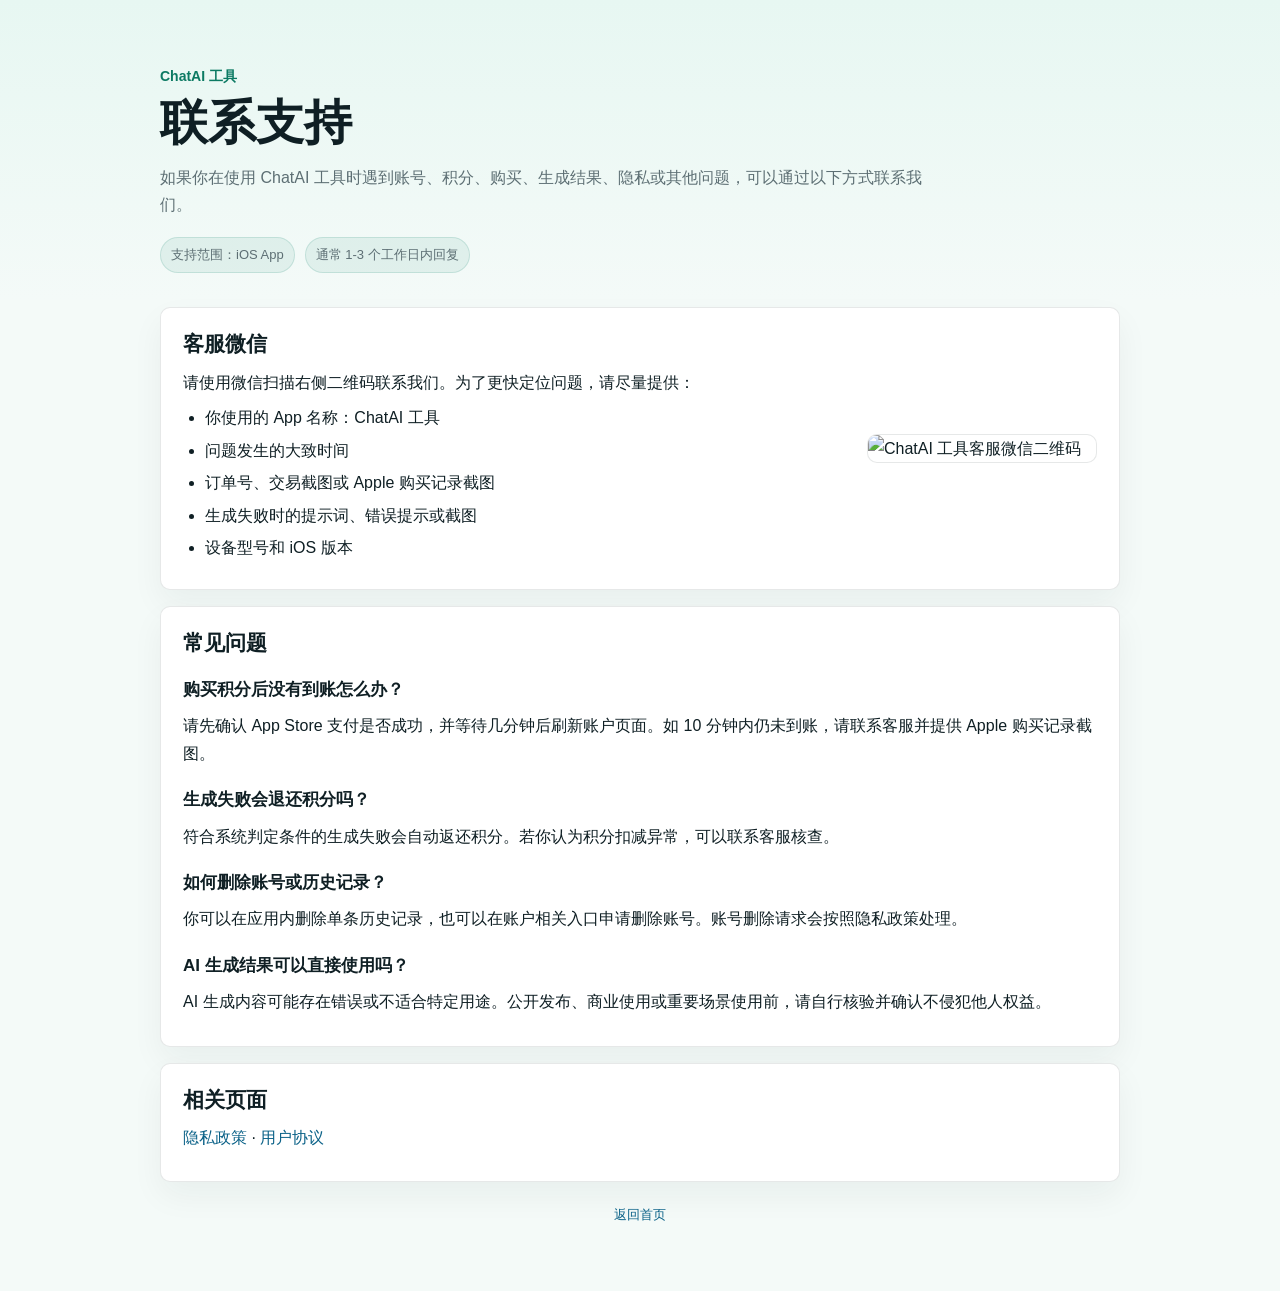
==== support.html @ f85d34c3 "first commit" ====
<!doctype html>
<html lang="zh-CN">
<head>
  <meta charset="utf-8">
  <meta name="viewport" content="width=device-width, initial-scale=1">
  <title>联系支持 - ChatAI 工具</title>
  <link rel="stylesheet" href="./styles.css">
</head>
<body>
  <main class="page">
    <section class="hero">
      <p class="eyebrow">ChatAI 工具</p>
      <h1>联系支持</h1>
      <p class="summary">如果你在使用 ChatAI 工具时遇到账号、积分、购买、生成结果、隐私或其他问题，可以通过以下方式联系我们。</p>
      <div class="meta">
        <span class="pill">支持范围：iOS App</span>
        <span class="pill">通常 1-3 个工作日内回复</span>
      </div>
    </section>

    <section class="card support-grid">
      <div>
        <h2>客服微信</h2>
        <p>请使用微信扫描右侧二维码联系我们。为了更快定位问题，请尽量提供：</p>
        <ul>
          <li>你使用的 App 名称：ChatAI 工具</li>
          <li>问题发生的大致时间</li>
          <li>订单号、交易截图或 Apple 购买记录截图</li>
          <li>生成失败时的提示词、错误提示或截图</li>
          <li>设备型号和 iOS 版本</li>
        </ul>
      </div>
      <img class="qr" src="https://cdn.lhs2024.cn/ec30496e51df6a2bc618c402344971ed.png" alt="ChatAI 工具客服微信二维码">
    </section>

    <section class="card">
      <h2>常见问题</h2>
      <h3>购买积分后没有到账怎么办？</h3>
      <p>请先确认 App Store 支付是否成功，并等待几分钟后刷新账户页面。如 10 分钟内仍未到账，请联系客服并提供 Apple 购买记录截图。</p>

      <h3>生成失败会退还积分吗？</h3>
      <p>符合系统判定条件的生成失败会自动返还积分。若你认为积分扣减异常，可以联系客服核查。</p>

      <h3>如何删除账号或历史记录？</h3>
      <p>你可以在应用内删除单条历史记录，也可以在账户相关入口申请删除账号。账号删除请求会按照隐私政策处理。</p>

      <h3>AI 生成结果可以直接使用吗？</h3>
      <p>AI 生成内容可能存在错误或不适合特定用途。公开发布、商业使用或重要场景使用前，请自行核验并确认不侵犯他人权益。</p>
    </section>

    <section class="card">
      <h2>相关页面</h2>
      <p><a href="./privacy.html">隐私政策</a> · <a href="./terms.html">用户协议</a></p>
    </section>

    <p class="footer"><a href="./index.html">返回首页</a></p>
  </main>
</body>
</html>
---- styles.css ----
:root {
  color-scheme: light;
  --bg: #f4faf8;
  --surface: #ffffff;
  --soft: #edf7f4;
  --ink: #0f1f24;
  --muted: #5d6f74;
  --line: rgba(15, 31, 36, 0.10);
  --teal: #0c7a63;
  --blue: #0b6288;
  --amber: #d97706;
}

* {
  box-sizing: border-box;
}

body {
  margin: 0;
  font-family: -apple-system, BlinkMacSystemFont, "Segoe UI", "PingFang SC", "Microsoft YaHei", sans-serif;
  background: linear-gradient(180deg, #e7f7f2 0, var(--bg) 300px);
  color: var(--ink);
  line-height: 1.72;
}

a {
  color: var(--blue);
  text-decoration: none;
}

a:hover {
  text-decoration: underline;
}

.page {
  width: min(960px, calc(100% - 32px));
  margin: 0 auto;
  padding: 34px 0 56px;
}

.hero {
  padding: 30px 0 18px;
}

.eyebrow {
  margin: 0 0 8px;
  color: var(--teal);
  font-size: 14px;
  font-weight: 800;
}

h1 {
  margin: 0;
  font-size: clamp(31px, 5vw, 48px);
  line-height: 1.12;
  letter-spacing: 0;
}

.summary {
  max-width: 780px;
  margin: 14px 0 0;
  color: var(--muted);
  font-size: 16px;
}

.meta {
  display: flex;
  flex-wrap: wrap;
  gap: 10px;
  margin-top: 18px;
  color: var(--muted);
  font-size: 13px;
}

.pill {
  padding: 6px 10px;
  background: rgba(12, 122, 99, 0.08);
  border: 1px solid rgba(12, 122, 99, 0.14);
  border-radius: 999px;
}

.nav-grid {
  display: grid;
  grid-template-columns: repeat(3, 1fr);
  gap: 14px;
  margin-top: 22px;
}

.card {
  margin-top: 16px;
  padding: 22px;
  background: var(--surface);
  border: 1px solid var(--line);
  border-radius: 10px;
  box-shadow: 0 14px 32px rgba(15, 31, 36, 0.05);
}

.nav-card {
  display: block;
  min-height: 138px;
}

.nav-card strong {
  display: block;
  margin-bottom: 8px;
  color: var(--ink);
  font-size: 18px;
}

.nav-card span {
  color: var(--muted);
  font-size: 14px;
}

h2 {
  margin: 0 0 10px;
  font-size: 21px;
  line-height: 1.35;
}

h3 {
  margin: 18px 0 8px;
  font-size: 17px;
}

p {
  margin: 8px 0;
}

ul {
  margin: 8px 0 0;
  padding-left: 22px;
}

li {
  margin: 5px 0;
}

.notice {
  padding: 13px 14px;
  background: var(--soft);
  border: 1px solid var(--line);
  border-radius: 10px;
  color: #365257;
  font-size: 14px;
}

.support-grid {
  display: grid;
  grid-template-columns: 1fr 230px;
  gap: 18px;
  align-items: center;
}

.qr {
  width: 230px;
  max-width: 100%;
  border-radius: 10px;
  border: 1px solid var(--line);
  background: white;
}

.footer {
  margin-top: 22px;
  color: var(--muted);
  font-size: 13px;
  text-align: center;
}

@media (max-width: 720px) {
  .page {
    width: min(100% - 24px, 960px);
    padding-top: 22px;
  }

  .card {
    padding: 18px;
  }

  .nav-grid,
  .support-grid {
    grid-template-columns: 1fr;
  }
}
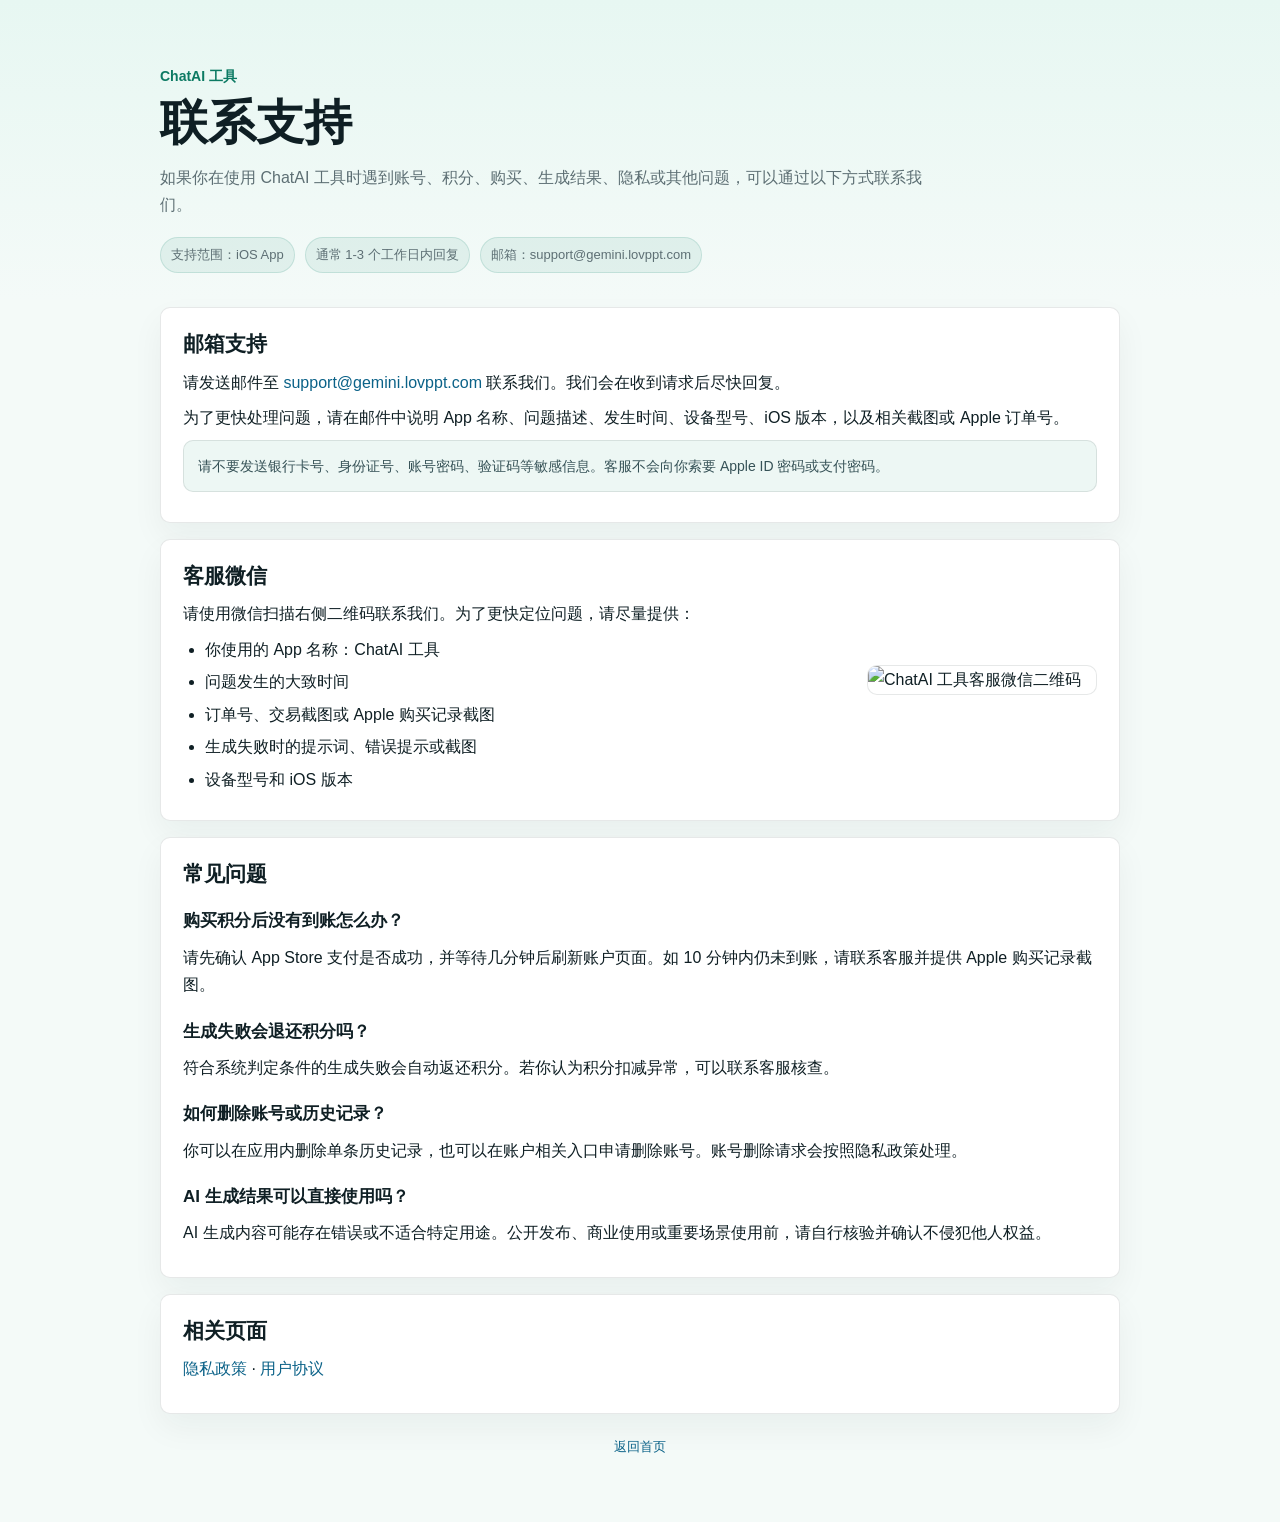
==== commit 500e80ca: "Add support email to support page" ====
--- a/support.html
+++ b/support.html
@@ -15,7 +15,15 @@
       <div class="meta">
         <span class="pill">支持范围：iOS App</span>
         <span class="pill">通常 1-3 个工作日内回复</span>
+        <span class="pill">邮箱：support@gemini.lovppt.com</span>
       </div>
+    </section>
+
+    <section class="card">
+      <h2>邮箱支持</h2>
+      <p>请发送邮件至 <a href="mailto:support@gemini.lovppt.com">support@gemini.lovppt.com</a> 联系我们。我们会在收到请求后尽快回复。</p>
+      <p>为了更快处理问题，请在邮件中说明 App 名称、问题描述、发生时间、设备型号、iOS 版本，以及相关截图或 Apple 订单号。</p>
+      <p class="notice">请不要发送银行卡号、身份证号、账号密码、验证码等敏感信息。客服不会向你索要 Apple ID 密码或支付密码。</p>
     </section>
 
     <section class="card support-grid">
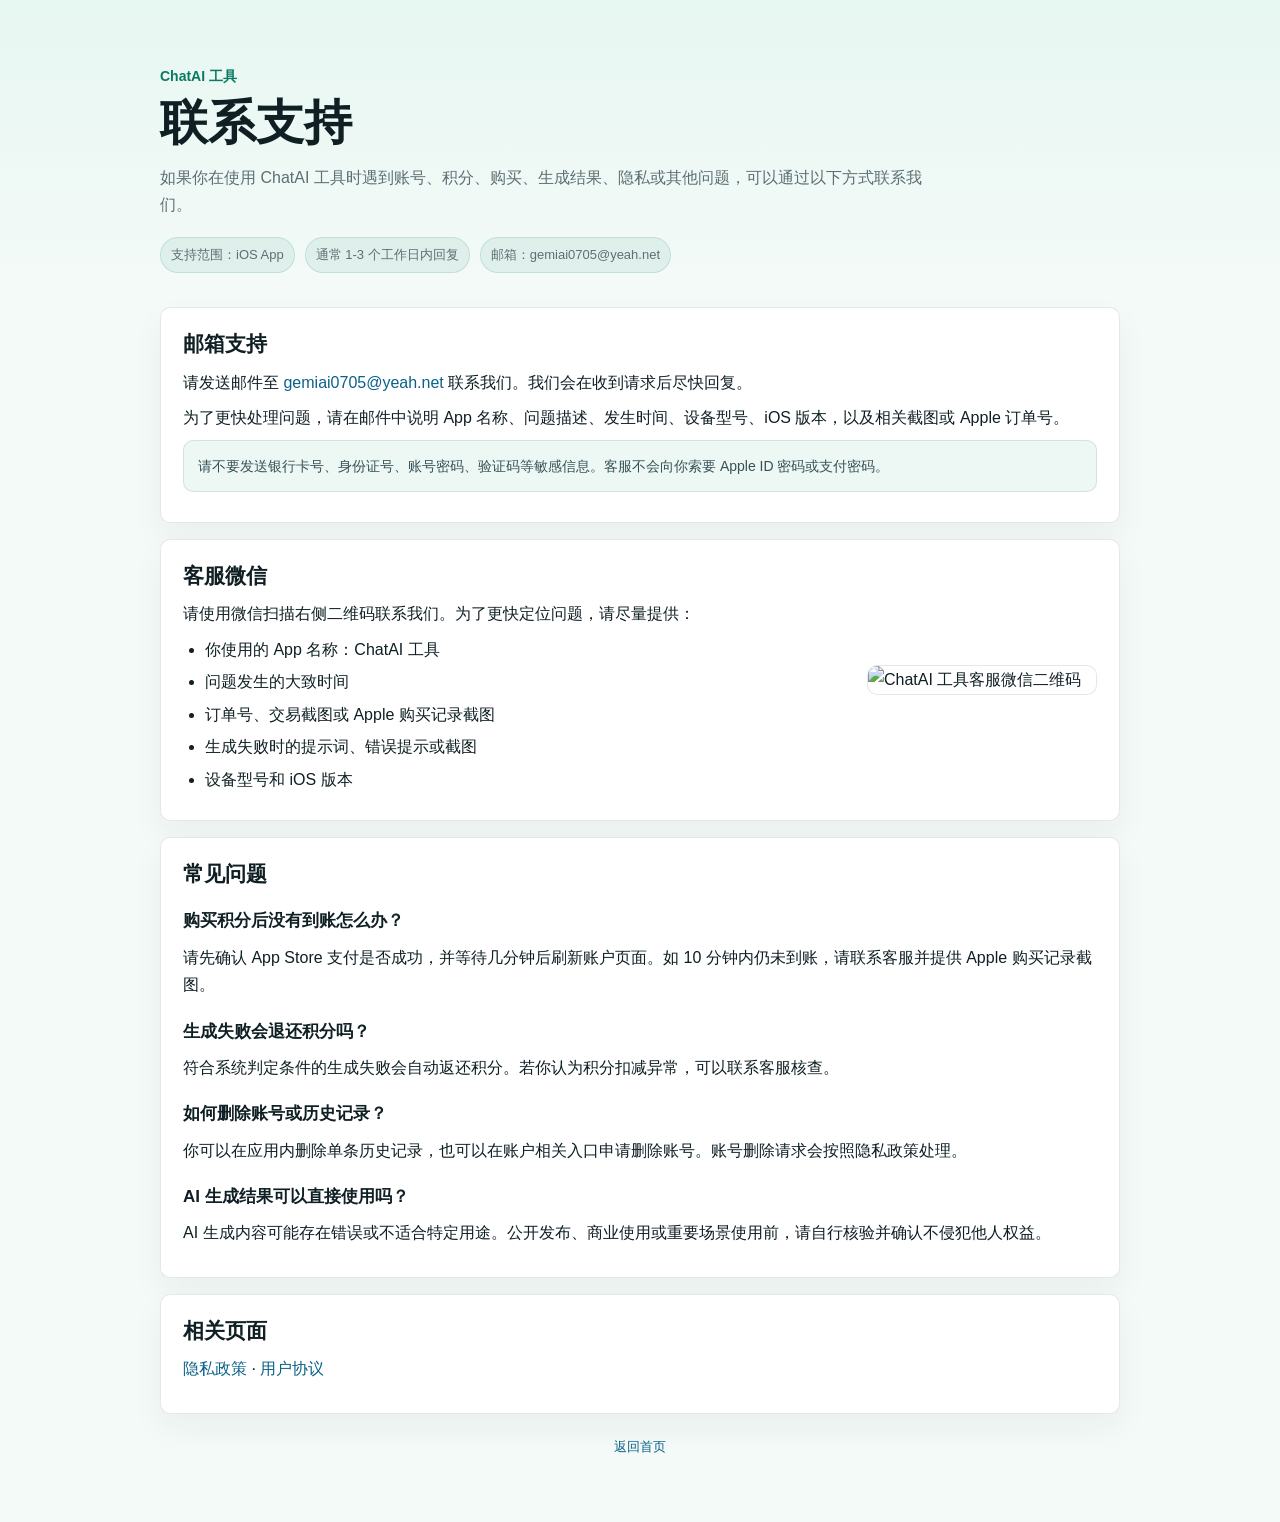
==== commit 3299343d: "Update support email" ====
--- a/support.html
+++ b/support.html
@@ -15,13 +15,13 @@
       <div class="meta">
         <span class="pill">支持范围：iOS App</span>
         <span class="pill">通常 1-3 个工作日内回复</span>
-        <span class="pill">邮箱：support@gemini.lovppt.com</span>
+        <span class="pill">邮箱：gemiai0705@yeah.net</span>
       </div>
     </section>
 
     <section class="card">
       <h2>邮箱支持</h2>
-      <p>请发送邮件至 <a href="mailto:support@gemini.lovppt.com">support@gemini.lovppt.com</a> 联系我们。我们会在收到请求后尽快回复。</p>
+      <p>请发送邮件至 <a href="mailto:gemiai0705@yeah.net">gemiai0705@yeah.net</a> 联系我们。我们会在收到请求后尽快回复。</p>
       <p>为了更快处理问题，请在邮件中说明 App 名称、问题描述、发生时间、设备型号、iOS 版本，以及相关截图或 Apple 订单号。</p>
       <p class="notice">请不要发送银行卡号、身份证号、账号密码、验证码等敏感信息。客服不会向你索要 Apple ID 密码或支付密码。</p>
     </section>
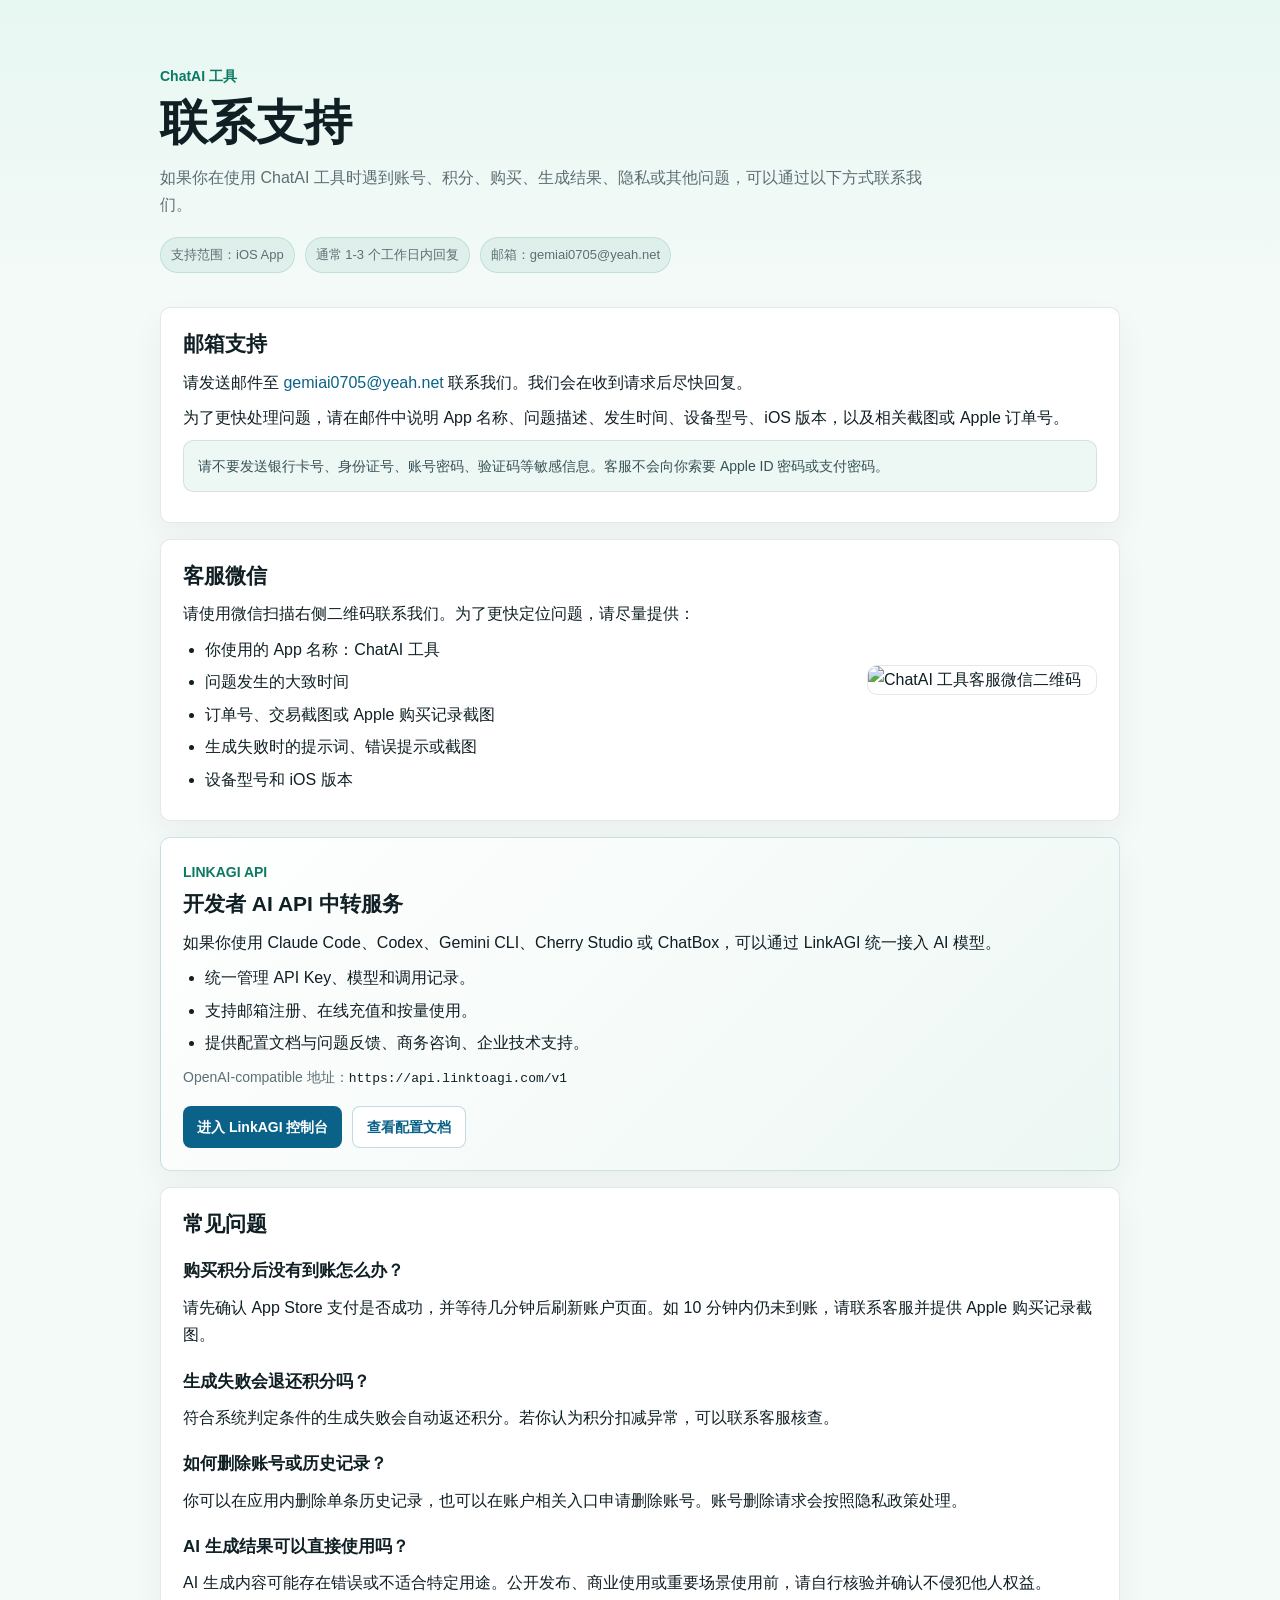
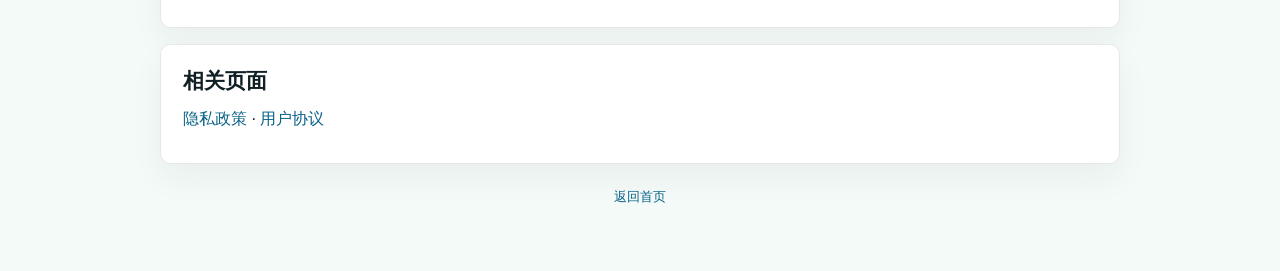
==== commit 918a82a2: "Promote LinkAGI in support page" ====
--- a/support.html
+++ b/support.html
@@ -41,6 +41,24 @@
       <img class="qr" src="https://cdn.lhs2024.cn/ec30496e51df6a2bc618c402344971ed.png" alt="ChatAI 工具客服微信二维码">
     </section>
 
+    <section class="card promo-card">
+      <div>
+        <p class="eyebrow">LINKAGI API</p>
+        <h2>开发者 AI API 中转服务</h2>
+        <p>如果你使用 Claude Code、Codex、Gemini CLI、Cherry Studio 或 ChatBox，可以通过 LinkAGI 统一接入 AI 模型。</p>
+        <ul>
+          <li>统一管理 API Key、模型和调用记录。</li>
+          <li>支持邮箱注册、在线充值和按量使用。</li>
+          <li>提供配置文档与问题反馈、商务咨询、企业技术支持。</li>
+        </ul>
+        <p class="promo-endpoint">OpenAI-compatible 地址：<code>https://api.linktoagi.com/v1</code></p>
+        <div class="promo-actions">
+          <a class="promo-button" href="https://api.linktoagi.com" target="_blank" rel="noopener noreferrer">进入 LinkAGI 控制台</a>
+          <a class="promo-button secondary" href="https://docs.linktoagi.com" target="_blank" rel="noopener noreferrer">查看配置文档</a>
+        </div>
+      </div>
+    </section>
+
     <section class="card">
       <h2>常见问题</h2>
       <h3>购买积分后没有到账怎么办？</h3>
--- a/styles.css
+++ b/styles.css
@@ -160,6 +160,62 @@
   background: white;
 }
 
+.promo-card {
+  border-color: rgba(11, 98, 136, 0.18);
+  background: linear-gradient(135deg, #ffffff 0%, #edf7f4 100%);
+}
+
+.promo-card .eyebrow {
+  margin-bottom: 6px;
+}
+
+.promo-endpoint {
+  color: var(--muted);
+  font-size: 14px;
+}
+
+.promo-endpoint code {
+  color: var(--ink);
+  font-size: 13px;
+  word-break: break-all;
+}
+
+.promo-actions {
+  display: flex;
+  flex-wrap: wrap;
+  gap: 10px;
+  margin-top: 16px;
+}
+
+.promo-button {
+  display: inline-flex;
+  align-items: center;
+  justify-content: center;
+  min-height: 40px;
+  padding: 8px 14px;
+  border-radius: 8px;
+  background: var(--blue);
+  color: #fff;
+  font-size: 14px;
+  font-weight: 700;
+}
+
+.promo-button:hover {
+  color: #fff;
+  text-decoration: none;
+  filter: brightness(1.06);
+}
+
+.promo-button.secondary {
+  background: #fff;
+  border: 1px solid rgba(11, 98, 136, 0.24);
+  color: var(--blue);
+}
+
+.promo-button.secondary:hover {
+  color: var(--blue);
+}
+
 .footer {
   margin-top: 22px;
   color: var(--muted);
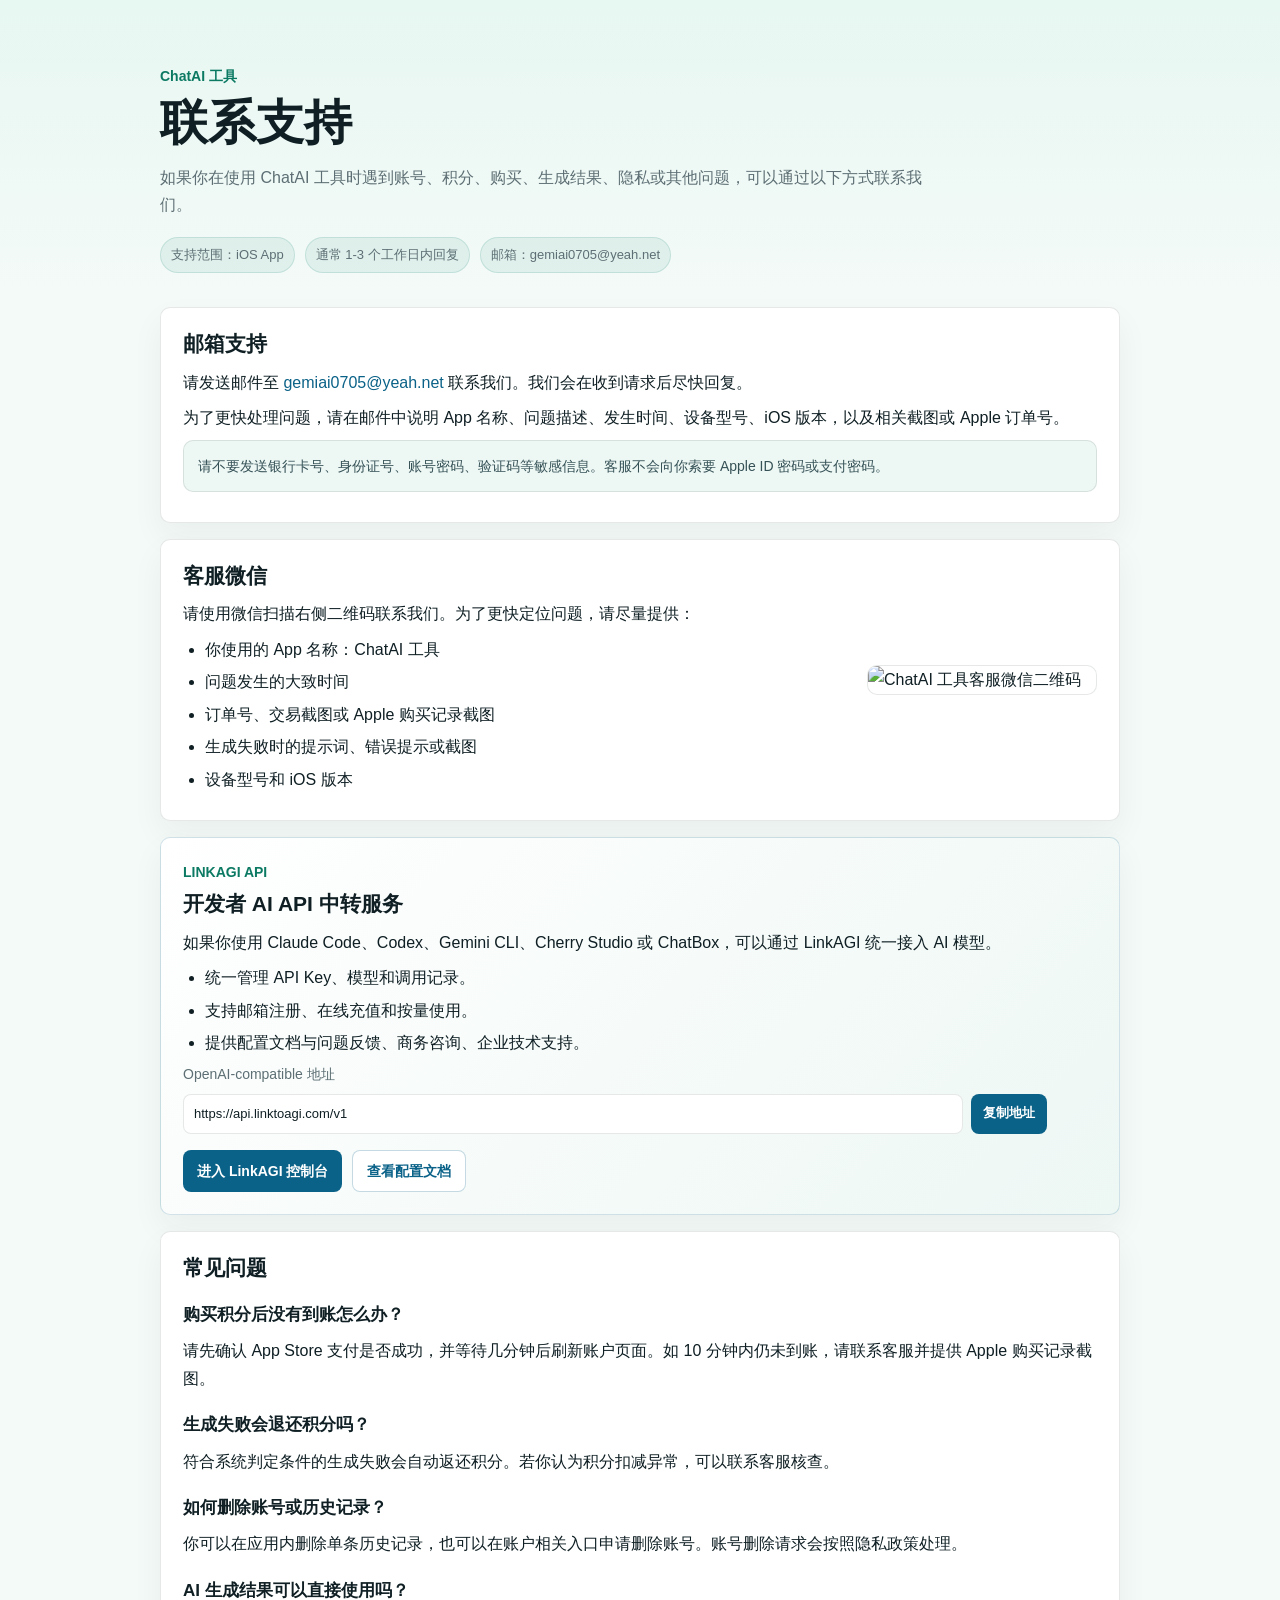
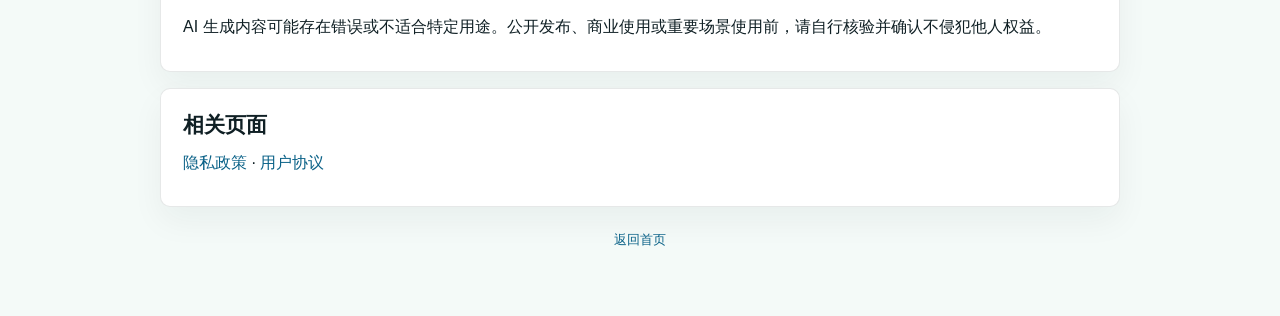
==== commit 90608eb1: "Add copyable LinkAGI API endpoint" ====
--- a/support.html
+++ b/support.html
@@ -51,7 +51,14 @@
           <li>支持邮箱注册、在线充值和按量使用。</li>
           <li>提供配置文档与问题反馈、商务咨询、企业技术支持。</li>
         </ul>
-        <p class="promo-endpoint">OpenAI-compatible 地址：<code>https://api.linktoagi.com/v1</code></p>
+        <div class="promo-endpoint">
+          <span>OpenAI-compatible 地址</span>
+          <div class="endpoint-copy">
+            <input type="text" value="https://api.linktoagi.com/v1" readonly aria-label="LinkAGI API 地址">
+            <button type="button" data-copy-address data-success="已复制" data-failure="请手动复制">复制地址</button>
+            <span class="copy-status" role="status" aria-live="polite"></span>
+          </div>
+        </div>
         <div class="promo-actions">
           <a class="promo-button" href="https://api.linktoagi.com" target="_blank" rel="noopener noreferrer">进入 LinkAGI 控制台</a>
           <a class="promo-button secondary" href="https://docs.linktoagi.com" target="_blank" rel="noopener noreferrer">查看配置文档</a>
@@ -81,5 +88,26 @@
 
     <p class="footer"><a href="./index.html">返回首页</a></p>
   </main>
+  <script>
+    document.querySelectorAll('[data-copy-address]').forEach((button) => {
+      button.addEventListener('click', async () => {
+        const input = button.closest('.endpoint-copy')?.querySelector('input');
+        const status = button.closest('.endpoint-copy')?.querySelector('.copy-status');
+        if (!input) return;
+        let copied = false;
+        try {
+          await navigator.clipboard.writeText(input.value);
+          copied = true;
+        } catch (_) {
+          input.focus();
+          input.select();
+          copied = document.execCommand('copy');
+          input.setSelectionRange(0, 0);
+        }
+        if (status) status.textContent = copied ? button.dataset.success : button.dataset.failure;
+        window.setTimeout(() => { if (status) status.textContent = ''; }, 2200);
+      });
+    });
+  </script>
 </body>
 </html>
--- a/styles.css
+++ b/styles.css
@@ -174,10 +174,48 @@
   font-size: 14px;
 }
 
-.promo-endpoint code {
+.endpoint-copy {
+  display: flex;
+  align-items: center;
+  gap: 8px;
+  margin-top: 8px;
+}
+
+.endpoint-copy input {
+  min-width: 0;
+  flex: 1;
+  height: 40px;
+  padding: 8px 10px;
+  border: 1px solid var(--line);
+  border-radius: 8px;
+  background: #fff;
   color: var(--ink);
-  font-size: 13px;
-  word-break: break-all;
+  font: inherit;
+  font-size: 13px;
+}
+
+.endpoint-copy button {
+  flex: 0 0 auto;
+  min-height: 40px;
+  padding: 8px 12px;
+  border: 0;
+  border-radius: 8px;
+  background: var(--blue);
+  color: #fff;
+  cursor: pointer;
+  font: inherit;
+  font-size: 13px;
+  font-weight: 700;
+}
+
+.endpoint-copy button:hover {
+  filter: brightness(1.06);
+}
+
+.copy-status {
+  min-width: 42px;
+  color: var(--teal);
+  font-size: 12px;
 }
 
 .promo-actions {
@@ -237,4 +275,13 @@
   .support-grid {
     grid-template-columns: 1fr;
   }
-}
+
+  .endpoint-copy {
+    align-items: stretch;
+    flex-wrap: wrap;
+  }
+
+  .endpoint-copy input {
+    flex-basis: 100%;
+  }
+}
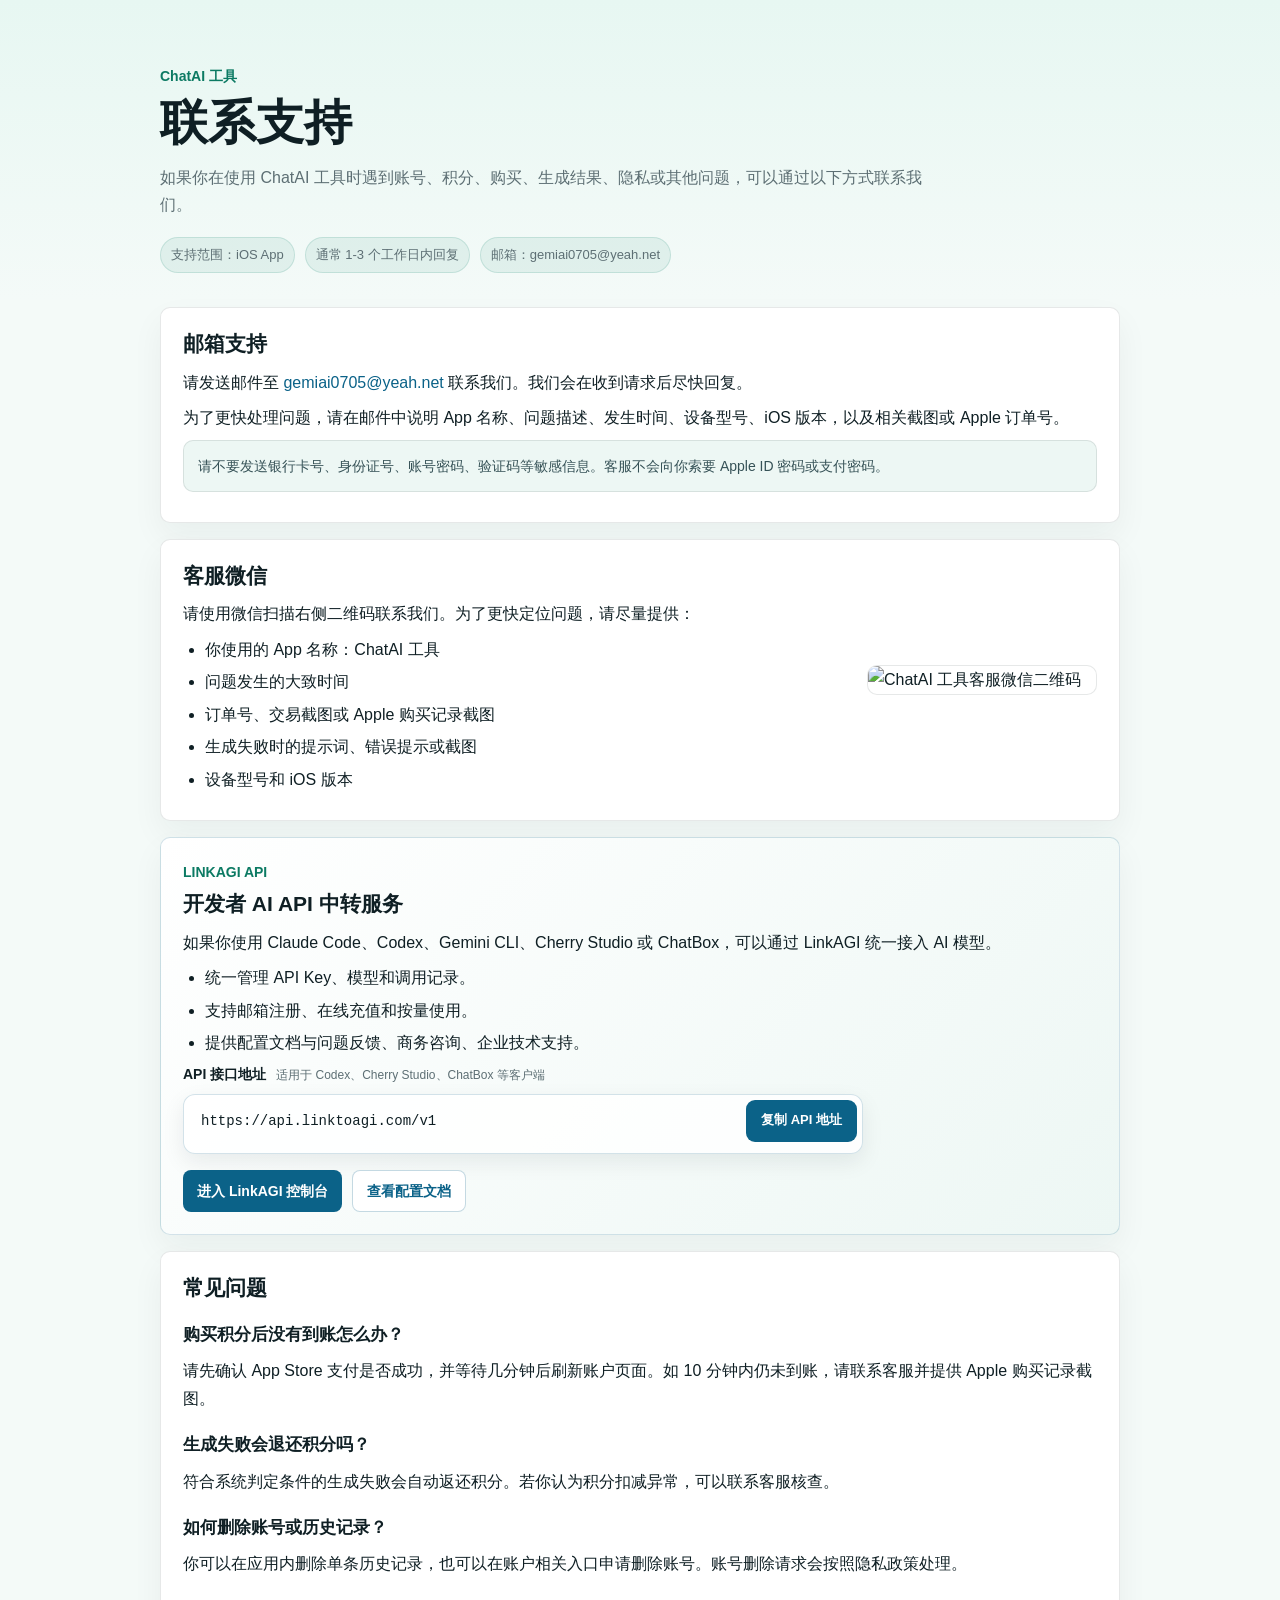
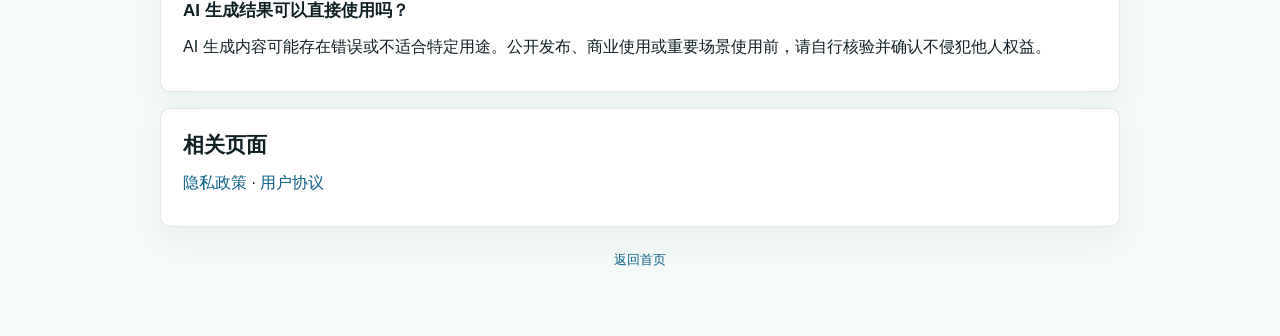
==== commit 348295b2: "Polish API endpoint copy control" ====
--- a/support.html
+++ b/support.html
@@ -52,10 +52,10 @@
           <li>提供配置文档与问题反馈、商务咨询、企业技术支持。</li>
         </ul>
         <div class="promo-endpoint">
-          <span>OpenAI-compatible 地址</span>
+          <span class="endpoint-label">API 接口地址 <small>适用于 Codex、Cherry Studio、ChatBox 等客户端</small></span>
           <div class="endpoint-copy">
             <input type="text" value="https://api.linktoagi.com/v1" readonly aria-label="LinkAGI API 地址">
-            <button type="button" data-copy-address data-success="已复制" data-failure="请手动复制">复制地址</button>
+            <button type="button" data-copy-address data-success="已复制" data-failure="请手动复制">复制 API 地址</button>
             <span class="copy-status" role="status" aria-live="polite"></span>
           </div>
         </div>
--- a/styles.css
+++ b/styles.css
@@ -174,32 +174,54 @@
   font-size: 14px;
 }
 
+.endpoint-label {
+  display: block;
+  color: var(--ink);
+  font-size: 14px;
+  font-weight: 700;
+}
+
+.endpoint-label small {
+  margin-left: 6px;
+  color: var(--muted);
+  font-size: 12px;
+  font-weight: 500;
+}
+
 .endpoint-copy {
-  display: flex;
+  display: grid;
+  grid-template-columns: minmax(0, 1fr) auto;
   align-items: center;
-  gap: 8px;
+  gap: 6px;
+  max-width: 680px;
   margin-top: 8px;
+  padding: 5px;
+  border: 1px solid rgba(11, 98, 136, 0.18);
+  border-radius: 12px;
+  background: rgba(255, 255, 255, 0.82);
+  box-shadow: 0 8px 22px rgba(15, 31, 36, 0.08);
 }
 
 .endpoint-copy input {
   min-width: 0;
-  flex: 1;
-  height: 40px;
-  padding: 8px 10px;
-  border: 1px solid var(--line);
-  border-radius: 8px;
-  background: #fff;
-  color: var(--ink);
-  font: inherit;
-  font-size: 13px;
-}
-
-.endpoint-copy button {
-  flex: 0 0 auto;
-  min-height: 40px;
+  width: 100%;
+  height: 42px;
   padding: 8px 12px;
   border: 0;
+  outline: 0;
   border-radius: 8px;
+  background: transparent;
+  color: var(--ink);
+  font-family: ui-monospace, SFMono-Regular, Menlo, Consolas, monospace;
+  font-size: 14px;
+  letter-spacing: 0;
+}
+
+.endpoint-copy button {
+  min-height: 42px;
+  padding: 8px 15px;
+  border: 0;
+  border-radius: 9px;
   background: var(--blue);
   color: #fff;
   cursor: pointer;
@@ -210,6 +232,11 @@
 
 .endpoint-copy button:hover {
   filter: brightness(1.06);
+}
+
+.endpoint-copy button:focus-visible {
+  outline: 3px solid rgba(11, 98, 136, 0.26);
+  outline-offset: 1px;
 }
 
 .copy-status {
@@ -276,12 +303,16 @@
     grid-template-columns: 1fr;
   }
 
+  .endpoint-label small {
+    display: block;
+    margin: 3px 0 0;
+  }
+
   .endpoint-copy {
-    align-items: stretch;
-    flex-wrap: wrap;
-  }
-
-  .endpoint-copy input {
-    flex-basis: 100%;
-  }
-}
+    grid-template-columns: 1fr;
+  }
+
+  .endpoint-copy button {
+    width: 100%;
+  }
+}
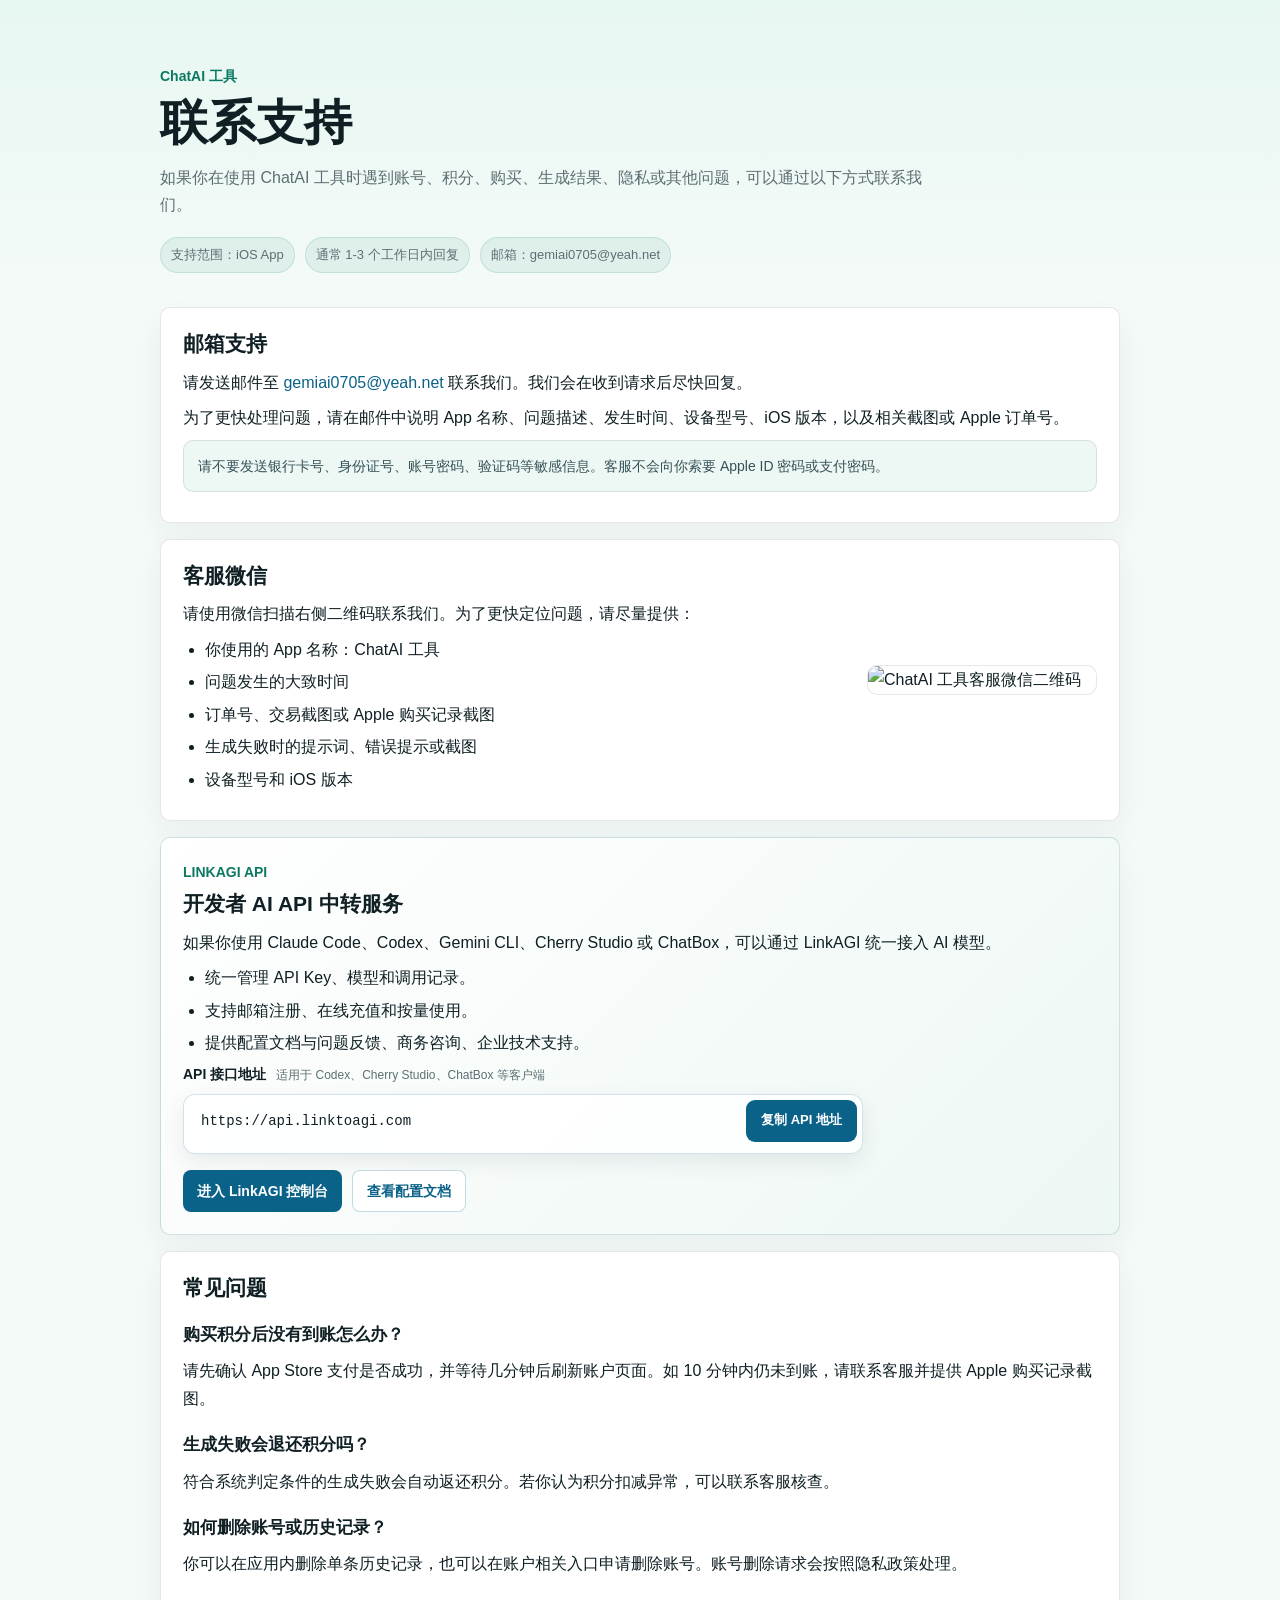
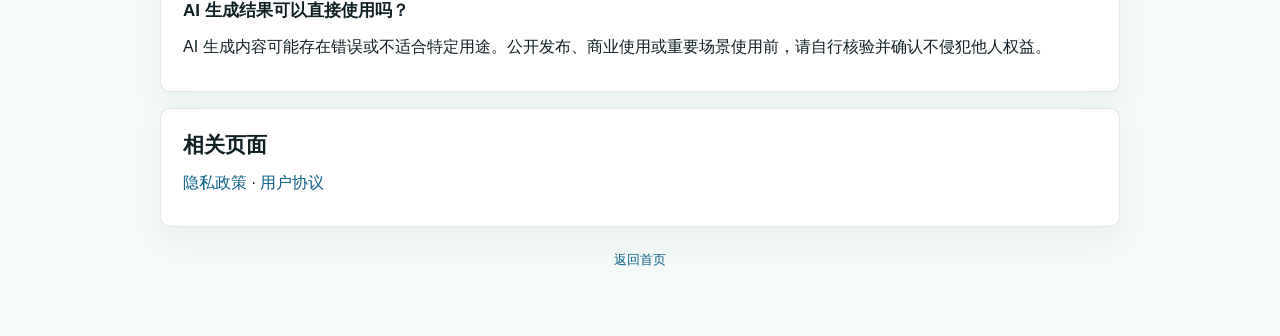
==== commit 71fa80a0: "Use root LinkAGI API address in support page" ====
--- a/support.html
+++ b/support.html
@@ -54,7 +54,7 @@
         <div class="promo-endpoint">
           <span class="endpoint-label">API 接口地址 <small>适用于 Codex、Cherry Studio、ChatBox 等客户端</small></span>
           <div class="endpoint-copy">
-            <input type="text" value="https://api.linktoagi.com/v1" readonly aria-label="LinkAGI API 地址">
+            <input type="text" value="https://api.linktoagi.com" readonly aria-label="LinkAGI API 地址">
             <button type="button" data-copy-address data-success="已复制" data-failure="请手动复制">复制 API 地址</button>
             <span class="copy-status" role="status" aria-live="polite"></span>
           </div>
